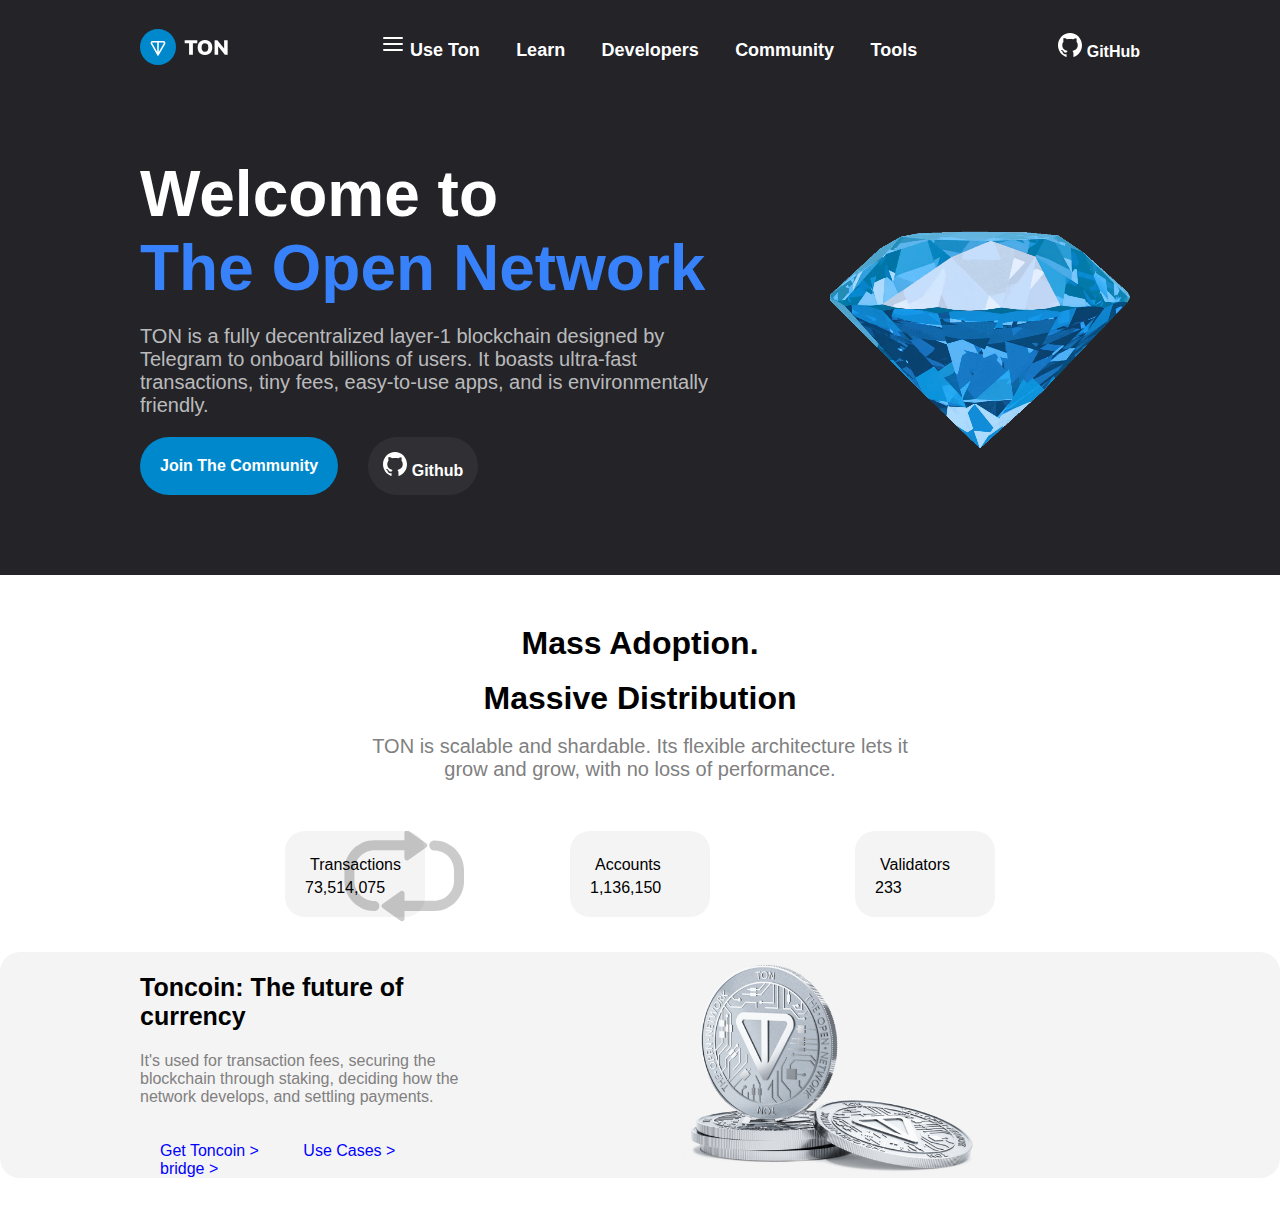
==== index.html @ 48e69d24 "start our new project" ====
<html lang="en">

<head>
    <link href="styles.css" rel="stylesheet">
    <meta charset="UTF-8">
    <meta http-equiv="X-UA-Compatible" content="IE=edge">
    <meta name="viewport" content="width=device-width, initial-scale=1.0">
    <title>Sahar Ayaz</title>
    <meta class="Description" content="Join The Open Auction!" />
</head>

<body>
    <section class="top">
        <nav id="nav">
            <div class="logo">
                <a href="https://ton.org/" target="_blank">
                    <svg width="100" height="40" viewBox="0 0 100 40" fill="none" xmlns="http://www.w3.org/2000/svg">
                        <path
                            d="M49.078 27.714V16.276h-4.402v-3.065h12.61v3.065h-4.402v11.438h-3.806zm8.572-7.262c0-1.509.295-2.819.885-3.93a6.277 6.277 0 0 1 2.53-2.612c1.097-.617 2.393-.926 3.888-.926 1.508 0 2.811.309 3.909.926a6.284 6.284 0 0 1 2.53 2.613c.603 1.11.905 2.42.905 3.929 0 1.495-.302 2.804-.905 3.929a6.416 6.416 0 0 1-2.53 2.633c-1.097.617-2.4.926-3.909.926-1.495 0-2.791-.309-3.888-.926a6.582 6.582 0 0 1-2.53-2.633c-.59-1.125-.885-2.434-.885-3.93zm3.97 0c0 .905.124 1.68.371 2.324.247.645.61 1.139 1.09 1.482.494.342 1.117.514 1.872.514 1.125 0 1.968-.377 2.53-1.132.562-.768.844-1.83.844-3.188 0-.905-.123-1.68-.37-2.325-.247-.644-.624-1.131-1.132-1.46-.493-.343-1.118-.515-1.872-.515-1.125 0-1.961.377-2.51 1.132-.548.74-.822 1.796-.822 3.168zm12.954 7.262V13.21h2.798l7.344 9.113h-.597v-9.113h3.518v14.503H84.84L77.537 18.6h.596v9.113h-3.559z"
                            fill="currentColor"></path>
                        <path d="M18 38c9.941 0 18-8.059 18-18S27.941 2 18 2 0 10.059 0 20s8.059 18 18 18z" fill="#08C">
                        </path>
                        <path fill-rule="evenodd" clip-rule="evenodd"
                            d="M12.992 13.895h10.096c.357 0 .714.052 1.087.226.447.208.684.537.85.78a2.265 2.265 0 0 1 .332 1.185c0 .384-.09.802-.295 1.166l-.006.01-6.379 10.957a.783.783 0 0 1-1.355-.005L11.06 17.28l-.006-.01c-.143-.235-.364-.6-.403-1.072a2.136 2.136 0 0 1 1.219-2.105c.423-.198.851-.2 1.121-.2zm4.226 1.565h-4.226c-.277 0-.384.017-.458.052a.56.56 0 0 0-.322.56c.005.066.032.142.192.406a.913.913 0 0 1 .01.016l4.804 8.39V15.46zm1.566 0v9.465l4.915-8.444a.856.856 0 0 0 .093-.395.696.696 0 0 0-.08-.334 1.264 1.264 0 0 0-.125-.16.23.23 0 0 0-.073-.053.936.936 0 0 0-.426-.08h-4.304z"
                            fill="#fff"></path>
                    </svg>
                </a>
            </div>
                <div class="nav-buttons">
                    <div class="hamburger">
                        <img src="./menu.svg"/>
                        <a href="#">
                            Use Ton
                        </a>
                    </div>
                    <div>
                        <a href="#">
                            Learn
                        </a>
                    </div>
                    <div>
                        <a href="#">
                            Developers
                        </a>
                    </div>
                    <div>
                        <a href="#">
                            Community
                        </a>
                    </div>
                    <div>
                        <a href="#">
                            Tools
                        </a>
                    </div>
                </div>
                <div class="git">
                    <a href="https://github.com/ton-blockchain" class="github" target="_blank">
                        <svg width="24" height="24" viewBox="0 0 24 24" fill="none" xmlns="http://www.w3.org/2000/svg">
                            <path
                                d="M12.001 0C5.371-.003 0 5.511 0 12.317c0 5.381 3.36 9.956 8.038 11.636.63.163.534-.297.534-.611v-2.135c-3.638.438-3.786-2.035-4.03-2.448-.493-.865-1.66-1.085-1.311-1.498.828-.438 1.673.11 2.652 1.594.708 1.077 2.088.895 2.788.716.153-.647.48-1.225.93-1.674-3.77-.694-5.34-3.057-5.34-5.867 0-1.363.437-2.616 1.295-3.627-.547-1.666.05-3.093.131-3.305 1.558-.143 3.177 1.146 3.303 1.248.885-.245 1.896-.375 3.027-.375 1.137 0 2.15.135 3.044.383.303-.237 1.804-1.344 3.252-1.21.078.213.662 1.607.148 3.25.868 1.014 1.31 2.278 1.31 3.645 0 2.814-1.581 5.18-5.362 5.863.324.327.581.717.756 1.148.176.43.266.892.266 1.358v3.099c.021.248 0 .493.402.493C20.58 22.356 24 17.748 24 12.32 24 5.51 18.627 0 12.001 0z"
                                fill="currentColor"></path>
                        </svg>
                        GitHub
                    </a>
                </div>
        </nav>
        <main>
            <section id="section1">
                <div class="text1">
                    <h1 id="first-h1">Welcome to</h1> <br />
                    <h1 class="second-h1">
                        <!-- <gradient class="gradient-text">The Open Network </gradient> -->
                        The Open Network
                    </h1><br />
                    <p class="paragraph1">TON is a fully decentralized layer-1 blockchain designed by Telegram to
                        onboard billions of
                        users. It
                        boasts
                        ultra-fast transactions, tiny fees, easy-to-use apps, and is environmentally friendly.
                    </p>
                    <div class="main-buttons">
                        <button class="main-botton1">
                            <a href="#">
                                Join The Community
                            </a>
                        </button>
                        <button class="main-button2">
                            <a href="https://github.com/ton-blockchain" class="github" target="_blank">
                                <svg width="24" height="24" viewBox="0 0 24 24" fill="none"
                                    xmlns="http://www.w3.org/2000/svg">
                                    <path
                                        d="M12.001 0C5.371-.003 0 5.511 0 12.317c0 5.381 3.36 9.956 8.038 11.636.63.163.534-.297.534-.611v-2.135c-3.638.438-3.786-2.035-4.03-2.448-.493-.865-1.66-1.085-1.311-1.498.828-.438 1.673.11 2.652 1.594.708 1.077 2.088.895 2.788.716.153-.647.48-1.225.93-1.674-3.77-.694-5.34-3.057-5.34-5.867 0-1.363.437-2.616 1.295-3.627-.547-1.666.05-3.093.131-3.305 1.558-.143 3.177 1.146 3.303 1.248.885-.245 1.896-.375 3.027-.375 1.137 0 2.15.135 3.044.383.303-.237 1.804-1.344 3.252-1.21.078.213.662 1.607.148 3.25.868 1.014 1.31 2.278 1.31 3.645 0 2.814-1.581 5.18-5.362 5.863.324.327.581.717.756 1.148.176.43.266.892.266 1.358v3.099c.021.248 0 .493.402.493C20.58 22.356 24 17.748 24 12.32 24 5.51 18.627 0 12.001 0z"
                                        fill="currentColor"></path>
                                </svg>
                                Github
                            </a>
                        </button>
                    </div>
                </div>
                <div class="video">
                    <video class="diamond" src="./videos/dimond_1_VP9.29bcaf8e.webm" loop muted autoplay>
                    </video>
                </div>
            </section>
    </section>
    <section class="section2">
        <div class="text2">
            <h2>Mass Adoption.</h2>
            <br />
            <h2>Massive Distribution</h2>
            <br />
            <p>
                TON is scalable and shardable. Its flexible architecture lets it <br />grow and grow, with no loss of
                performance.
            </p>
        </div>
        <div class="numbers">
            <span><img class="trans" src="./icons/transactions.svg"/>
                <h4>Transactions</h4><br />73,514,075
            </span>
            <span>
                <h4>Accounts</h4><br />1,136,150
            </span>
            <span>
                <h4>Validators</h4><br />233
            </span>
        </div>
        <div class="section2-background">
            <div class="toncoins-section">
                <div class="ton-text">
                    <h2>
                        Toncoin: The future of currency
                    </h2>
                    <p>
                        It's used for transaction fees, securing the blockchain through staking, deciding how the
                        network develops, and settling payments.
                    </p>
                    <a href="https://ton.org/toncoin#toncoin-purchase" target="_blank">
                        Get Toncoin >
                    </a>
                    <a href="https://ton.org/toncoin#toncoin-use-cases" target="_blank">
                        Use Cases >
                    </a>
                    <a href="https://ton.org/bridge/" target="_blank">
                        bridge >
                    </a>
                </div>
                <div class="coins">
                    <img class="coin" src="./images/coins.a3b61944.png" />
                </div>
            </div>
        </div>





    </section>


    </main>
</body>

</html>
---- styles.css ----
:root {
    --color-nav-button: #f7f9fb;
}

*,
*::before,
*::after {
    box-sizing: inherit;
}

html {
    box-sizing: border-box;
}

html,
body {
    padding: 0;
    margin: 0;
    font-family: Mulish, -apple-system, BlinkMacSystemFont, Segoe UI, Roboto, Oxygen, Ubuntu, Cantarell, Fira Sans, Droid Sans, Helvetica Neue, sans-serif;
}

section.top {
    background-color: #232328;
}

#nav {
    display: flex;
    margin: auto;
    background-color: #232328;
    position: sticky;
    justify-content: space-between;
    align-items: center;
    width: 100%;
    max-width: 1000px;
    padding-top: 1rem;
}
.hamburger{
    display: none;
}

.nav-buttons a:hover {
    color: var(--color-nav-button);
    transition-property: all;
    transition-duration: 1s;
}

.nav-buttons div {
    display: inline-block;
    font-weight: bold;
    font-size: 18px;
    border-color: #232328;
    color: white;
    padding: 1rem;
    justify-content: space-between;
}

.top a {
    text-decoration: none;
    color: white;
}

.logo {
    align-items: center;
}

.git {
    display: flex;
    align-items: center;
    justify-content: center;
}

.github {
    font-weight: bold;
    font-size: 16px;
justify-content: center;
}

a:visited {
    color: white;
}


#section1 {
    display: flex;
    background-color: #232328;
    width: 100%;
    max-width: 1000px;
}

.text1 {
    position: relative;
    padding-top: 5rem;
    padding-bottom: 5rem;
    width: 60%;
    font-size: 20px;
}

h1 {
    display: inline-flex;
    padding: 0;
    margin: 0;
    font-weight: bold;
    font-size: 4rem;
   
}

#first-h1 {
    color: white;
}

.second-h1 {
    color: rgb(55, 130, 250);
    /*background-image:gradient;
    background-clip: text;
    text-fill-color: transparent;
    background-color:-webkit-linear-gradient(red,white);
    -webkit-background-clip: text;
    -webkit-text-fill-color:blue;
    */
}

/*
.gradient-text {
    background-image: linear-gradient(45deg, #0040ff, #82b9f8);
    background-color: #f3ec78;
    background-image: linear-gradient(45deg, #0040ff, #82b9f8));
    background-size: 100%;
    -webkit-background-clip: text;
    -moz-background-clip: text;
    -webkit-text-fill-color: transparent; 
    -moz-text-fill-color: transparent;
}
*/
.paragraph1 {
    color: hsla(0,0%,100%,0.7);

}

.video {
    position: relative;
    display: flex;
    width: 40%;
    align-content: center;
    justify-content: end;
}

.diamond {
    width: 80%;
    display: flex;
    align-items: center;

}

.main-buttons{
    display: flex;
    align-items: center;
    justify-content:start;
}

.main-botton1{
    display: inline-block;
    align-items: center;
    background-color: #08c;
    border-radius: 40px;
    padding: 20px;
    border-width: 0;
    border-style: none;
    border-color: none;
    border-image: none;
    font-size: 1rem;
    font-weight: 700;
}
.main-button2{
    display: flex;
    align-items:center ;
    margin-left: 5%;
    background-color:hsla(0,0%,100%,0.06);
    border-radius: 40px;
    padding: 15px;
    border-width: 0;
    border-style: none;
    border-color: none;
    border-image: none;
    font-size: 1rem;
    font-weight: 700;
}

.section2 {
    margin-top: 50px;
    margin-bottom: 50px;
}

.text2 {
    margin-bottom: 50px;
    padding: 0;
}

.text2 h2 {
    display: flex;
    justify-content: center;
    padding: 0;
    margin: 0;
    font-size: xx-large;
}

.text2 p {
    display: flex;
    justify-content: center;
    margin: 0;
    margin-bottom: 30px;
    padding: 0;
    text-align: center;
    font-size: 20px;
    color: grey;
}

.numbers {
    display: flex;
    position: relative;
    margin: auto;
    justify-content: space-evenly;
    align-items: center;
    width: 100%;
    max-width: 1000px;
    overflow: hidden;
}

.trans{
    position: absolute ;
    transform: translate(30%,-30%);
    opacity: 0.2;

}

.numbers h4 {
    padding: 5px;
    margin: 0;
    font-size: 1rem;
    font-weight: 100;
    width: 100px;
    height: 5px;
    text-align: start;
}

span {
    background-color: #F5F4F4;
    padding: 20px;
    border-radius: 20px;
    margin-bottom: 35px;
}

.section2-background {
    background-color: #F5F4F4;
    padding-left: 15px;
    padding-right: 15px;
    border-radius: 20px;
}

.toncoins-section {
    display: flex;
    margin: auto;
    justify-content: space-evenly;
    align-items: center;
    width: 100%;
    max-width: 1000px;
    border-radius: 10%;
}

.ton-text {
    width: 50%;
}

.coin {
    display: flex;
    width: 50%;
}

.coins {
    display: flex;
    justify-content: space-around;
    width: 100%;
}

.ton-text a {
    text-decoration: none;
    color: blue;
    padding: 20px;

}

.ton-text p {
    padding-bottom: 20px;
    color: gray;
}

.ton-text h2 {
    font-size: 25px;
    font-weight: bold;
}

@media screen and (max-width:550px) {
   .hamburger {display:block} 
}







main {
    display: flex;
    margin: auto;
    max-width: 1000px;
    width: 100%;
}
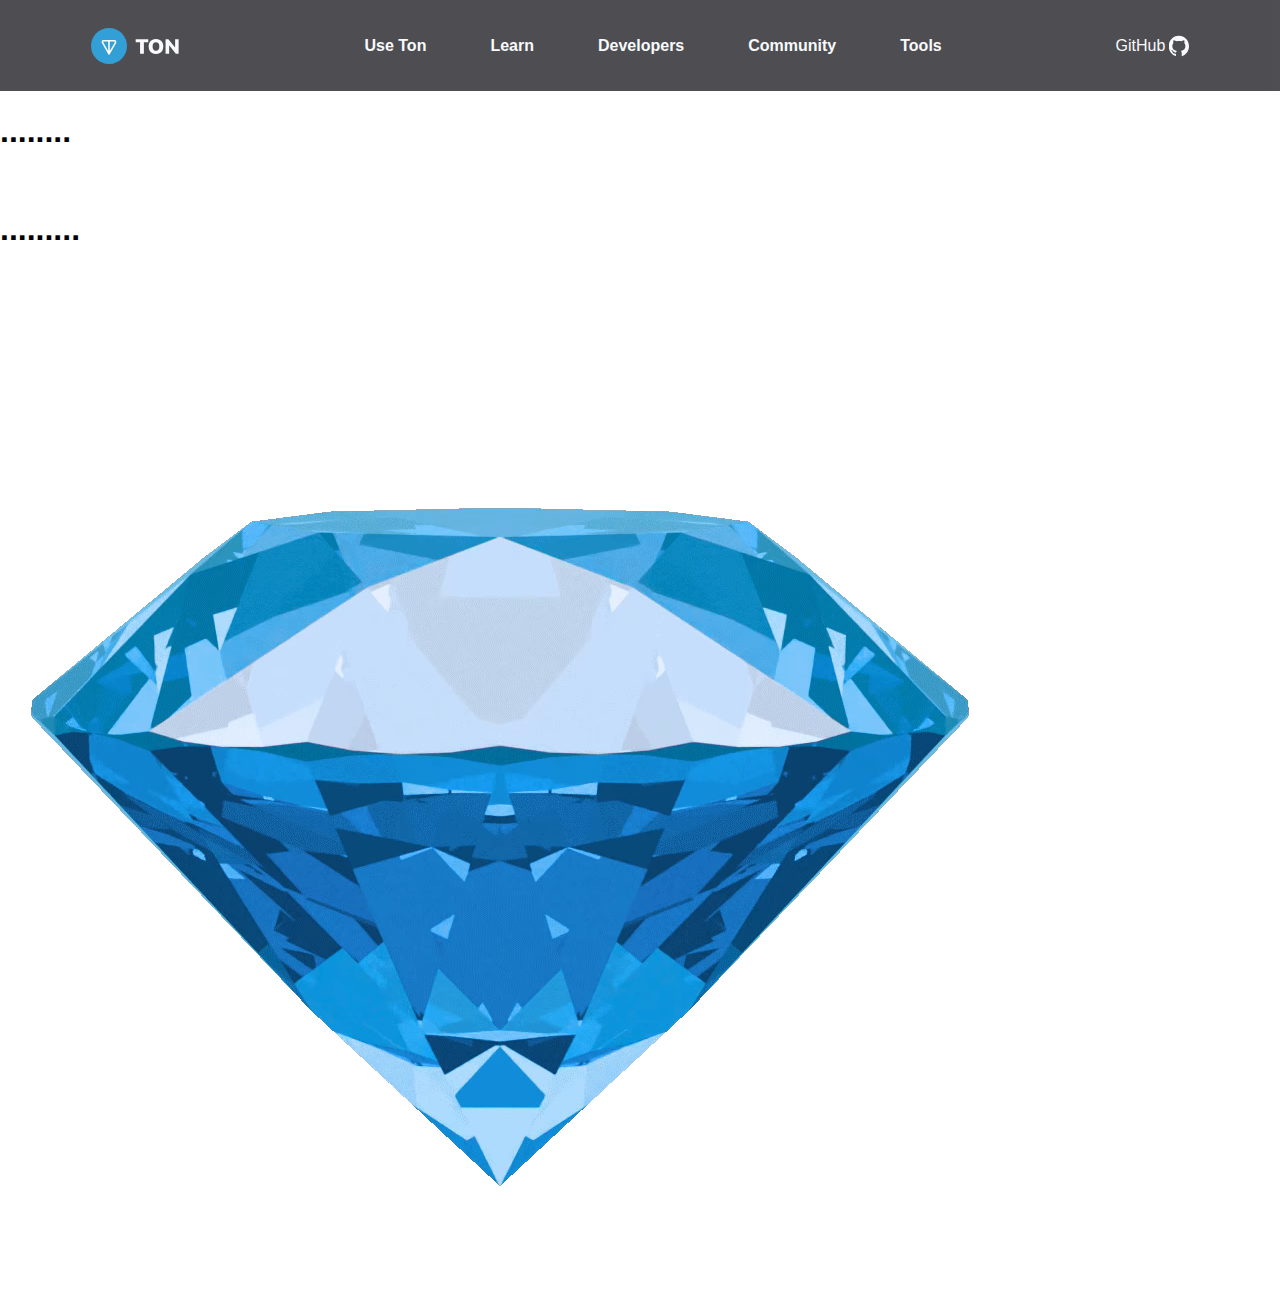
==== commit f5c9ce18: "first Edit" ====
--- a/index.html
+++ b/index.html
@@ -1,17 +1,17 @@
 <html lang="en">
 
 <head>
-    <link href="styles.css" rel="stylesheet">
     <meta charset="UTF-8">
     <meta http-equiv="X-UA-Compatible" content="IE=edge">
     <meta name="viewport" content="width=device-width, initial-scale=1.0">
     <title>Sahar Ayaz</title>
-    <meta class="Description" content="Join The Open Auction!" />
+    <link href="style.css" rel="stylesheet">
+
 </head>
 
 <body>
-    <section class="top">
-        <nav id="nav">
+    <section class="section-nav nav">
+        <nav class="navigator">
             <div class="logo">
                 <a href="https://ton.org/" target="_blank">
                     <svg width="100" height="40" viewBox="0 0 100 40" fill="none" xmlns="http://www.w3.org/2000/svg">
@@ -26,140 +26,69 @@
                     </svg>
                 </a>
             </div>
-                <div class="nav-buttons">
-                    <div class="hamburger">
-                        <img src="./menu.svg"/>
-                        <a href="#">
-                            Use Ton
-                        </a>
-                    </div>
-                    <div>
-                        <a href="#">
-                            Learn
-                        </a>
-                    </div>
-                    <div>
-                        <a href="#">
-                            Developers
-                        </a>
-                    </div>
-                    <div>
-                        <a href="#">
-                            Community
-                        </a>
-                    </div>
-                    <div>
-                        <a href="#">
-                            Tools
-                        </a>
-                    </div>
+            <div class="links">
+                <div class="hamburger">
+                    <img src="./menu.svg" />
                 </div>
-                <div class="git">
-                    <a href="https://github.com/ton-blockchain" class="github" target="_blank">
-                        <svg width="24" height="24" viewBox="0 0 24 24" fill="none" xmlns="http://www.w3.org/2000/svg">
-                            <path
-                                d="M12.001 0C5.371-.003 0 5.511 0 12.317c0 5.381 3.36 9.956 8.038 11.636.63.163.534-.297.534-.611v-2.135c-3.638.438-3.786-2.035-4.03-2.448-.493-.865-1.66-1.085-1.311-1.498.828-.438 1.673.11 2.652 1.594.708 1.077 2.088.895 2.788.716.153-.647.48-1.225.93-1.674-3.77-.694-5.34-3.057-5.34-5.867 0-1.363.437-2.616 1.295-3.627-.547-1.666.05-3.093.131-3.305 1.558-.143 3.177 1.146 3.303 1.248.885-.245 1.896-.375 3.027-.375 1.137 0 2.15.135 3.044.383.303-.237 1.804-1.344 3.252-1.21.078.213.662 1.607.148 3.25.868 1.014 1.31 2.278 1.31 3.645 0 2.814-1.581 5.18-5.362 5.863.324.327.581.717.756 1.148.176.43.266.892.266 1.358v3.099c.021.248 0 .493.402.493C20.58 22.356 24 17.748 24 12.32 24 5.51 18.627 0 12.001 0z"
-                                fill="currentColor"></path>
-                        </svg>
-                        GitHub
+                <div>
+                    <a href="#">
+                        Use Ton
                     </a>
                 </div>
-        </nav>
-        <main>
-            <section id="section1">
-                <div class="text1">
-                    <h1 id="first-h1">Welcome to</h1> <br />
-                    <h1 class="second-h1">
-                        <!-- <gradient class="gradient-text">The Open Network </gradient> -->
-                        The Open Network
-                    </h1><br />
-                    <p class="paragraph1">TON is a fully decentralized layer-1 blockchain designed by Telegram to
-                        onboard billions of
-                        users. It
-                        boasts
-                        ultra-fast transactions, tiny fees, easy-to-use apps, and is environmentally friendly.
-                    </p>
-                    <div class="main-buttons">
-                        <button class="main-botton1">
-                            <a href="#">
-                                Join The Community
-                            </a>
-                        </button>
-                        <button class="main-button2">
-                            <a href="https://github.com/ton-blockchain" class="github" target="_blank">
-                                <svg width="24" height="24" viewBox="0 0 24 24" fill="none"
-                                    xmlns="http://www.w3.org/2000/svg">
-                                    <path
-                                        d="M12.001 0C5.371-.003 0 5.511 0 12.317c0 5.381 3.36 9.956 8.038 11.636.63.163.534-.297.534-.611v-2.135c-3.638.438-3.786-2.035-4.03-2.448-.493-.865-1.66-1.085-1.311-1.498.828-.438 1.673.11 2.652 1.594.708 1.077 2.088.895 2.788.716.153-.647.48-1.225.93-1.674-3.77-.694-5.34-3.057-5.34-5.867 0-1.363.437-2.616 1.295-3.627-.547-1.666.05-3.093.131-3.305 1.558-.143 3.177 1.146 3.303 1.248.885-.245 1.896-.375 3.027-.375 1.137 0 2.15.135 3.044.383.303-.237 1.804-1.344 3.252-1.21.078.213.662 1.607.148 3.25.868 1.014 1.31 2.278 1.31 3.645 0 2.814-1.581 5.18-5.362 5.863.324.327.581.717.756 1.148.176.43.266.892.266 1.358v3.099c.021.248 0 .493.402.493C20.58 22.356 24 17.748 24 12.32 24 5.51 18.627 0 12.001 0z"
-                                        fill="currentColor"></path>
-                                </svg>
-                                Github
-                            </a>
-                        </button>
-                    </div>
-                </div>
-                <div class="video">
-                    <video class="diamond" src="./videos/dimond_1_VP9.29bcaf8e.webm" loop muted autoplay>
-                    </video>
-                </div>
-            </section>
-    </section>
-    <section class="section2">
-        <div class="text2">
-            <h2>Mass Adoption.</h2>
-            <br />
-            <h2>Massive Distribution</h2>
-            <br />
-            <p>
-                TON is scalable and shardable. Its flexible architecture lets it <br />grow and grow, with no loss of
-                performance.
-            </p>
-        </div>
-        <div class="numbers">
-            <span><img class="trans" src="./icons/transactions.svg"/>
-                <h4>Transactions</h4><br />73,514,075
-            </span>
-            <span>
-                <h4>Accounts</h4><br />1,136,150
-            </span>
-            <span>
-                <h4>Validators</h4><br />233
-            </span>
-        </div>
-        <div class="section2-background">
-            <div class="toncoins-section">
-                <div class="ton-text">
-                    <h2>
-                        Toncoin: The future of currency
-                    </h2>
-                    <p>
-                        It's used for transaction fees, securing the blockchain through staking, deciding how the
-                        network develops, and settling payments.
-                    </p>
-                    <a href="https://ton.org/toncoin#toncoin-purchase" target="_blank">
-                        Get Toncoin >
-                    </a>
-                    <a href="https://ton.org/toncoin#toncoin-use-cases" target="_blank">
-                        Use Cases >
-                    </a>
-                    <a href="https://ton.org/bridge/" target="_blank">
-                        bridge >
+                <div>
+                    <a href="#">
+                        Learn
                     </a>
                 </div>
-                <div class="coins">
-                    <img class="coin" src="./images/coins.a3b61944.png" />
+                <div>
+                    <a href="#">
+                        Developers
+                    </a>
+                </div>
+                <div>
+                    <a href="#">
+                        Community
+                    </a>
+                </div>
+                <div>
+                    <a href="#">
+                        Tools
+                    </a>
                 </div>
             </div>
-        </div>
+            <div class="github">
+                <a href="https://github.com/ton-blockchain" target="_blank">
+                    GitHub
+                </a>
+                <svg width="24" height="24" viewBox="0 0 24 24" fill="none" xmlns="http://www.w3.org/2000/svg">
+                    <path
+                        d="M12.001 0C5.371-.003 0 5.511 0 12.317c0 5.381 3.36 9.956 8.038 11.636.63.163.534-.297.534-.611v-2.135c-3.638.438-3.786-2.035-4.03-2.448-.493-.865-1.66-1.085-1.311-1.498.828-.438 1.673.11 2.652 1.594.708 1.077 2.088.895 2.788.716.153-.647.48-1.225.93-1.674-3.77-.694-5.34-3.057-5.34-5.867 0-1.363.437-2.616 1.295-3.627-.547-1.666.05-3.093.131-3.305 1.558-.143 3.177 1.146 3.303 1.248.885-.245 1.896-.375 3.027-.375 1.137 0 2.15.135 3.044.383.303-.237 1.804-1.344 3.252-1.21.078.213.662 1.607.148 3.25.868 1.014 1.31 2.278 1.31 3.645 0 2.814-1.581 5.18-5.362 5.863.324.327.581.717.756 1.148.176.43.266.892.266 1.358v3.099c.021.248 0 .493.402.493C20.58 22.356 24 17.748 24 12.32 24 5.51 18.627 0 12.001 0z"
+                        fill="currentColor"></path>
+                </svg>
+            </div>
+        </nav>
+    </section>
+    <section class="section1">
+        <section class="part1">
+            <div>
+                <h1>........</h1><br />
+                <h1>.........</h1><br />
+                <p>
+
+                </p>
+            </div>
+            <div>
+                <video src="./videos/dimond_1_VP9.29bcaf8e.webm" loop autoplay>
+                </video>
+                <img class="shadow" />
+            </div>
+        </section>
+    </section>
 
 
 
 
 
-    </section>
-
-
-    </main>
 </body>
 
 </html>--- a/style.css
+++ b/style.css
@@ -0,0 +1,61 @@
+*,
+*::after,
+*::before {
+    box-sizing: inherit;
+}
+
+html,
+body {
+    box-sizing: border-box;
+    padding: 0;
+    margin: 0;
+    font-family: Mulish, -apple-system, BlinkMacSystemFont, Segoe UI, Roboto, Oxygen, Ubuntu, Cantarell, Fira Sans, Droid Sans, Helvetica Neue, sans-serif;
+}
+
+.section-nav.nav {
+background-color: #232328;
+opacity: 0.8;
+}
+
+nav {
+    display: flex;
+    justify-content: space-between;
+    align-items: center;
+    margin: auto;
+    max-width: 1150px;
+    width: 100%;
+padding: 2%;
+}
+.logo,.links,.github{
+    display: flex;
+}
+
+.section-nav a {
+    text-decoration: none;
+    color: #f7f9fb;
+}
+.links a{
+    font-weight: bold;
+    padding-left: 2rem;
+    padding-right: 2rem;
+}
+.navigator a:visited{
+    color: none;
+}
+.hamburger{
+    display: none;
+}
+.github{
+    align-items: center;
+    color: #f7f9fb;
+}
+.github svg{
+    padding-left: 5%;
+}
+
+
+@media screen and (max-width:550px) {
+    .hamburger {display:block;} 
+    .links a {display: none;}
+ } 
+    
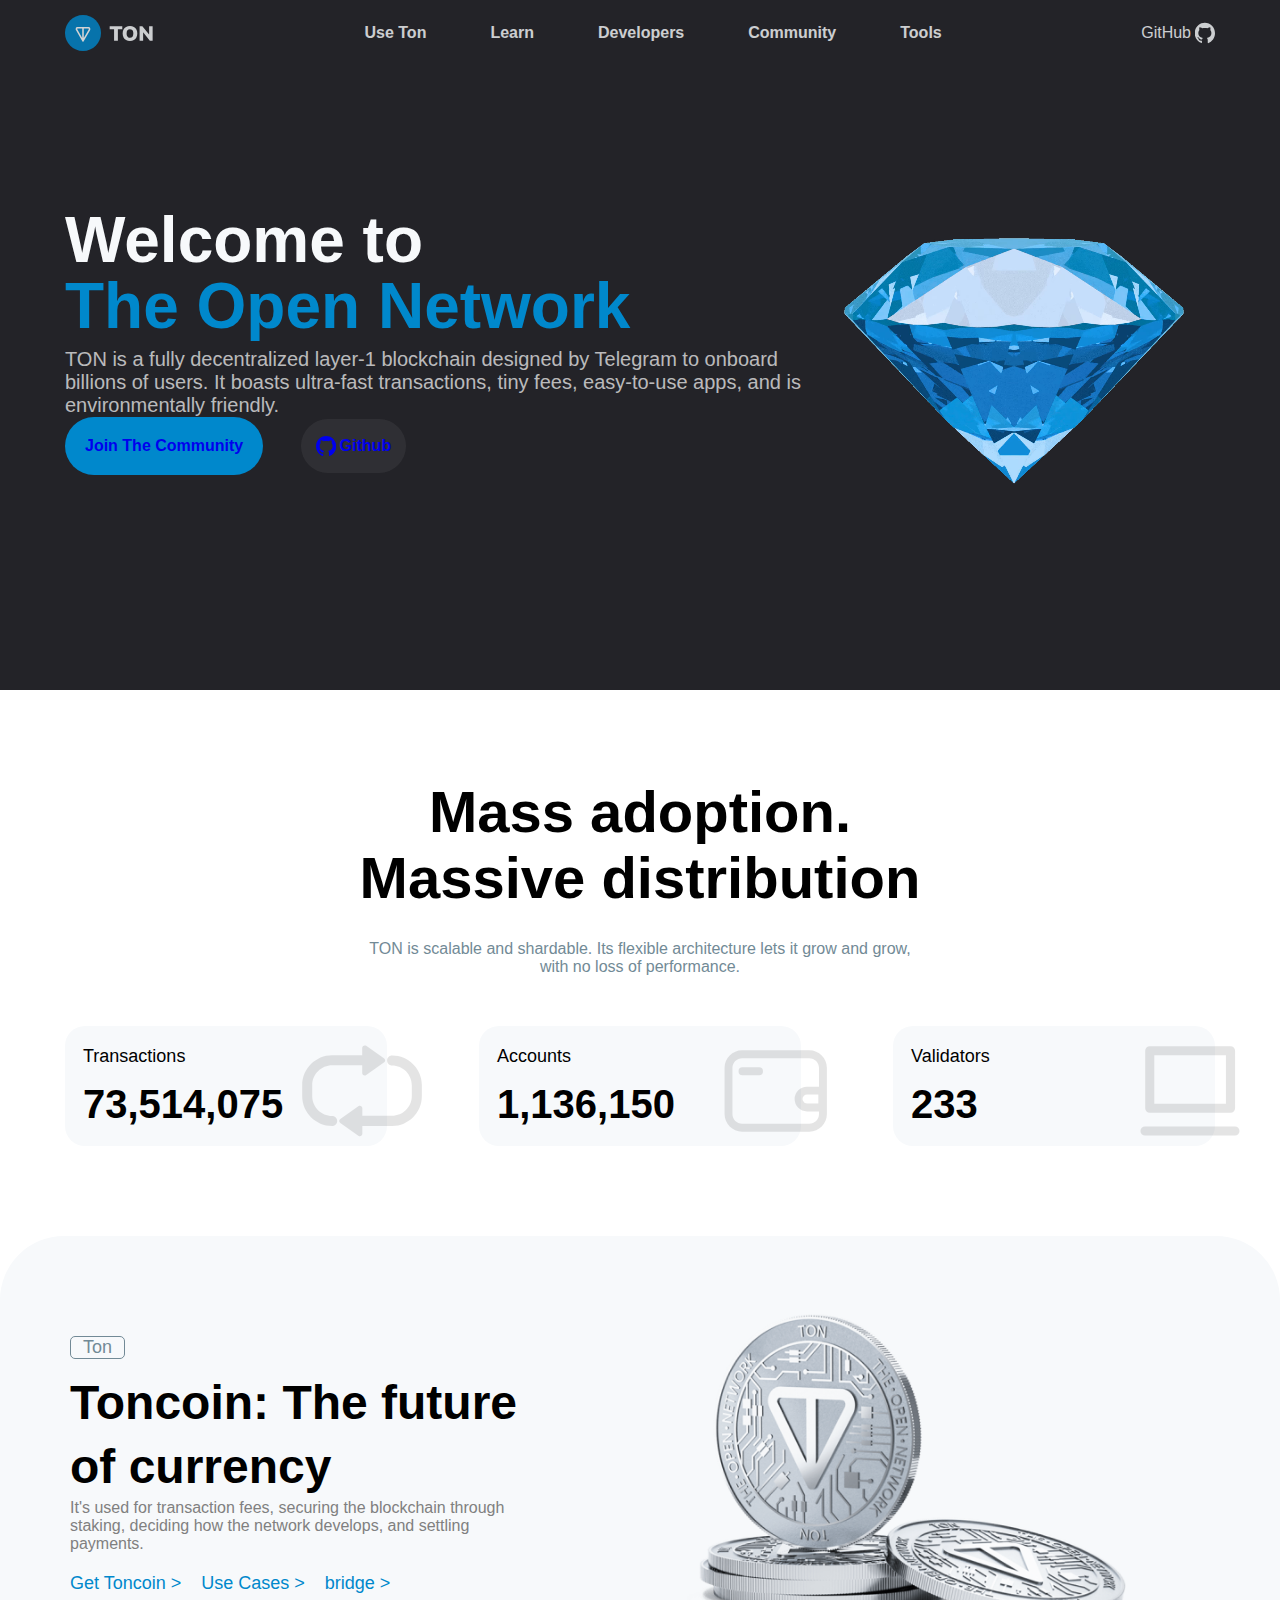
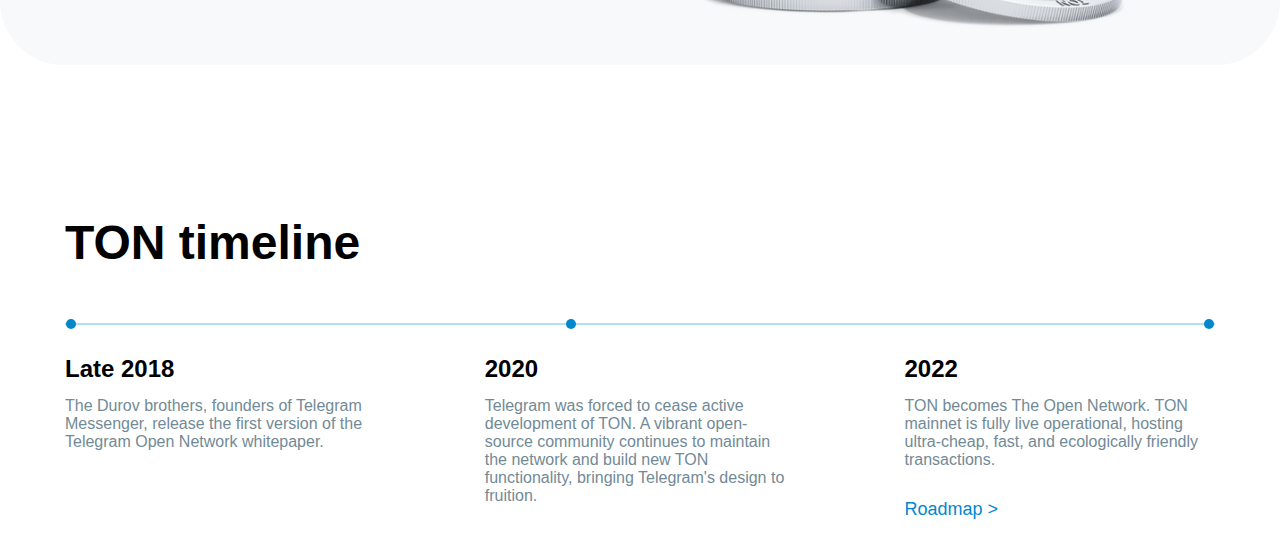
==== commit 6071372c: "second edit" ====
--- a/index.html
+++ b/index.html
@@ -10,7 +10,7 @@
 </head>
 
 <body>
-    <section class="section-nav nav">
+    <div class="section-nav">
         <nav class="navigator">
             <div class="logo">
                 <a href="https://ton.org/" target="_blank">
@@ -67,25 +67,189 @@
                 </svg>
             </div>
         </nav>
-    </section>
+    </div>
     <section class="section1">
         <section class="part1">
-            <div>
-                <h1>........</h1><br />
-                <h1>.........</h1><br />
-                <p>
-
-                </p>
-            </div>
-            <div>
-                <video src="./videos/dimond_1_VP9.29bcaf8e.webm" loop autoplay>
+            <div class="text1">
+                <h1 class="welcome">Welcome to
+
+                </h1><br />
+                <h1 class="network">The Open Network</h1><br />
+                <p class="paragragh1">
+                    TON is a fully decentralized layer-1 blockchain designed by Telegram to
+                    onboard billions of
+                    users. It
+                    boasts
+                    ultra-fast transactions, tiny fees, easy-to-use apps, and is environmentally friendly.
+                </p>
+                <div class="main-buttons">
+                    <a class="main-botton1" href="#">
+                        Join The Community
+                    </a>
+                    <a class="main-button2" href="https://github.com/ton-blockchain" class="github" target="_blank">
+                        <svg width="24" height="24" viewBox="0 0 24 24" fill="none" xmlns="http://www.w3.org/2000/svg">
+                            <path
+                                d="M12.001 0C5.371-.003 0 5.511 0 12.317c0 5.381 3.36 9.956 8.038 11.636.63.163.534-.297.534-.611v-2.135c-3.638.438-3.786-2.035-4.03-2.448-.493-.865-1.66-1.085-1.311-1.498.828-.438 1.673.11 2.652 1.594.708 1.077 2.088.895 2.788.716.153-.647.48-1.225.93-1.674-3.77-.694-5.34-3.057-5.34-5.867 0-1.363.437-2.616 1.295-3.627-.547-1.666.05-3.093.131-3.305 1.558-.143 3.177 1.146 3.303 1.248.885-.245 1.896-.375 3.027-.375 1.137 0 2.15.135 3.044.383.303-.237 1.804-1.344 3.252-1.21.078.213.662 1.607.148 3.25.868 1.014 1.31 2.278 1.31 3.645 0 2.814-1.581 5.18-5.362 5.863.324.327.581.717.756 1.148.176.43.266.892.266 1.358v3.099c.021.248 0 .493.402.493C20.58 22.356 24 17.748 24 12.32 24 5.51 18.627 0 12.001 0z"
+                                fill="currentColor"></path>
+                        </svg>
+                        Github
+                    </a>
+                </div>
+            </div>
+            <div class="video">
+                <video class="diamond" src="./videos/dimond_1_VP9.29bcaf8e.webm" loop autoplay>
                 </video>
                 <img class="shadow" />
             </div>
         </section>
     </section>
-
-
+    <section class="section2">
+        <div class="text2">
+            <h2>Mass adoption.</h2>
+            <br />
+            <h2>Massive distribution</h2>
+            <br />
+            <p>
+                TON is scalable and shardable. Its flexible architecture lets it grow and grow,<br /> with no loss of
+                performance.
+            </p>
+        </div>
+        <div class="counters">
+            <div class="trans">
+                <h4>Transactions</h4>
+                <br />
+                <h3>73,514,075</h3>
+                <svg class="img-trans" width="124" height="124" viewBox="0 0 124 124" fill="none"
+                    xmlns="http://www.w3.org/2000/svg">
+                    <path
+                        d="M84.2 29.742l-18-12.75c-1.75-1-4 0-4 2v7.5h-30c-16.5 0-30 13.5-30 30v10.75c0 16.5 13.5 30 30 30 2.75 0 5-2.25 5-5s-2.25-5-5-5c-11 0-20-9-20-20v-10.75c0-11 9-20 20-20h30v7.75c0 2 2.25 3.25 4 2l18-12.75c1.25-.75 1.25-2.75 0-3.75z"
+                        fill="currentColor"></path>
+                    <path
+                        d="M92.075 26.6c-2.75 0-5 2.25-5 5s2.25 5 5 5c11 0 19.75 9 19.75 19.75V67.1c0 11-9 19.75-19.75 19.75h-29.75v-7.5c0-2-2.25-3.25-4-2l-18 12.75c-1.5 1-1.5 3 0 4l18 12.75c1.75 1.25 4 0 4-2V97.1h29.75c16.5 0 29.75-13.5 29.75-29.75V56.6c.25-16.5-13.25-30-29.75-30z"
+                        fill="currentColor"></path>
+                </svg>
+            </div>
+            <div class="accounts">
+                <h4>Accounts</h4>
+                <br />
+                <h3>1,136,150</h3>
+                <svg class="img-accounts" width="124" height="124" viewBox="0 0 124 124" fill="none"
+                    xmlns="http://www.w3.org/2000/svg">
+                    <path fill-rule="evenodd" clip-rule="evenodd"
+                        d="M18.426 39.197c0-5.396 4.375-9.771 9.771-9.771h67.069c5.396 0 9.771 4.375 9.771 9.771v18.658h-11.94a12.369 12.369 0 1 0 0 24.737h11.94v2.656c0 5.396-4.375 9.77-9.771 9.77H28.197c-5.396 0-9.771-4.374-9.771-9.77V39.197zm9.771-17.623c-9.733 0-17.623 7.89-17.623 17.623v46.05c0 9.734 7.89 17.624 17.623 17.624h67.069c9.733 0 17.623-7.89 17.623-17.623V39.197c0-9.733-7.89-17.623-17.623-17.623H28.197zM89.904 67.03a4.516 4.516 0 0 1 3.194-1.323h11.247v9.033H93.098a4.516 4.516 0 0 1-3.194-7.71z"
+                        fill="currentColor"></path>
+                    <path fill-rule="evenodd" clip-rule="evenodd"
+                        d="M24.55 42.417a3.926 3.926 0 0 1 3.925-3.926h16.59a3.926 3.926 0 0 1 0 7.852h-16.59a3.926 3.926 0 0 1-3.926-3.926z"
+                        fill="currentColor"></path>
+                </svg>
+            </div>
+            <div class="validators">
+                <h4>Validators</h4>
+                <br />
+                <h3>233</h3>
+                <svg class="img-validators" width="124" height="124" viewBox="0 0 124 124" fill="none"
+                    xmlns="http://www.w3.org/2000/svg">
+                    <path fill-rule="evenodd" clip-rule="evenodd"
+                        d="M17.21 22a4.542 4.542 0 0 1 4.542-4.541h80.75A4.542 4.542 0 0 1 107.044 22v57.5a4.542 4.542 0 0 1-4.542 4.542h-80.75A4.542 4.542 0 0 1 17.21 79.5V22zm9.084 4.542v48.416H97.96V26.543H26.294zM12.459 102.25A4.542 4.542 0 0 1 17 97.709h90a4.542 4.542 0 0 1 0 9.083H17a4.542 4.542 0 0 1-4.541-4.542z"
+                        fill="currentColor"></path>
+                </svg>
+            </div>
+        </div>
+        <div class="section2-background">
+            <div class="toncoins-section">
+                <div class="ton-text">
+                    <div class="inner-ton">
+                        Ton
+                    </div>
+                    <h2>
+                        Toncoin: The future of currency
+                    </h2>
+                    <p>
+                        It's used for transaction fees, securing the blockchain through staking, deciding how the
+                        network develops, and settling payments.
+                    </p>
+                    <a href="https://ton.org/toncoin#toncoin-purchase" target="_blank">
+                        Get Toncoin >
+                    </a>
+                    <a href="https://ton.org/toncoin#toncoin-use-cases" target="_blank">
+                        Use Cases >
+                    </a>
+                    <a href="https://ton.org/bridge/" target="_blank">
+                        bridge >
+                    </a>
+                </div>
+                <div class="coins">
+                    <img class="coin" src="./images/coins.a3b61944.png" />
+                </div>
+            </div>
+        </div>
+    </section>
+    <section class="section3">
+        <div>
+            <h1>TON timeline</h1>
+        </div>
+        <div class="line">
+            <div class="circle1">
+
+            </div>
+            <div class="circle2">
+                
+            </div>
+            <div class="circle3">
+                
+            </div>
+        </div>
+        <div class="dates">
+            <div>
+                <h2 class="late2018">
+                    Late 2018
+                </h2>
+                <p>
+                    The Durov brothers, founders of Telegram Messenger, release the first version of the Telegram Open
+                    Network whitepaper.
+                </p>
+            </div>
+            <div>
+                <h2 class="year2020">
+                    2020
+                </h2>
+                <p>
+                    Telegram was forced to cease active development of TON. A vibrant open-source community continues to
+                    maintain the network and build new TON functionality, bringing Telegram's design to fruition.
+                </p>
+            </div>
+            <div>
+                <h2 class="year2022">
+                    2022
+                </h2>
+                <p>
+                    TON becomes The Open Network. TON mainnet is fully live operational, hosting ultra-cheap, fast, and
+                    ecologically friendly transactions.
+                </p>
+                <a href="#" target="_blank">
+                    Roadmap >
+                </a>
+            </div>
+        </div>
+
+
+
+
+
+
+
+
+
+
+
+
+
+
+
+
+
+
+    </section>
 
 
 
--- a/style.css
+++ b/style.css
@@ -4,6 +4,14 @@
     box-sizing: inherit;
 }
 
+:root {
+    --color-nav-button: #f7f9fb;
+    --color-background: #232328;
+    --color-network: #08c;
+    --color-text: hsla(0, 0%, 100%, 0.7);
+    --color-botton2: hsla(0, 0%, 100%, 0.06);
+}
+
 html,
 body {
     box-sizing: border-box;
@@ -12,50 +20,421 @@
     font-family: Mulish, -apple-system, BlinkMacSystemFont, Segoe UI, Roboto, Oxygen, Ubuntu, Cantarell, Fira Sans, Droid Sans, Helvetica Neue, sans-serif;
 }
 
-.section-nav.nav {
-background-color: #232328;
-opacity: 0.8;
-}
-
-nav {
+a {
+    text-decoration: none;
+}
+
+.section-nav {
+    background-color: var(--color-background);
+    width: 100%;
+    max-width: 1150px;
+    margin: auto;
+    position: relative;
+}
+
+.navigator {
+    position: fixed;
     display: flex;
     justify-content: space-between;
     align-items: center;
+    background-color: var(--color-background);
+    padding: 1% 0;
+    opacity: 0.8;
+    width: 100%;
     margin: auto;
     max-width: 1150px;
-    width: 100%;
-padding: 2%;
-}
-.logo,.links,.github{
+    z-index: 10;
+}
+
+.logo,
+.links,
+.github {
     display: flex;
 }
 
 .section-nav a {
     text-decoration: none;
-    color: #f7f9fb;
-}
-.links a{
+    color: var(--color-nav-button);
+}
+
+.links a {
     font-weight: bold;
     padding-left: 2rem;
     padding-right: 2rem;
 }
-.navigator a:visited{
+
+.navigator a:visited {
     color: none;
 }
-.hamburger{
+
+.hamburger {
     display: none;
 }
-.github{
-    align-items: center;
-    color: #f7f9fb;
-}
-.github svg{
+
+.github {
+    align-items: center;
+    color: var(--color-nav-button);
+}
+
+.github svg {
     padding-left: 5%;
 }
 
+.section1 {
+    background-color: var(--color-background);
+    padding: 100px 0;
+}
+
+.part1 {
+    display: flex;
+    align-items: center;
+    max-width: 1150px;
+    width: 100%;
+    margin: auto;
+    padding: 5% 0;
+    justify-items: flex-end;
+}
+
+.text1 {
+    width: 65%;
+}
+
+.welcome,
+.network {
+    display: flex;
+    line-height: 48px;
+    padding: 0;
+    margin: 0;
+    font-size: 64px;
+}
+
+.welcome {
+    color: var(--color-nav-button);
+}
+
+.network {
+    color: var(--color-network);
+}
+
+.paragragh1 {
+    color: var(--color-text);
+    font-size: 20px;
+    text-justify: center;
+}
+
+.main-buttons a:visited {
+    color: var(--color-nav-button);
+}
+
+.main-buttons {
+    display: flex;
+    align-items: center;
+    justify-content: start;
+}
+
+.main-botton1 {
+    display: inline-block;
+    flex-wrap: nowrap;
+    align-items: center;
+    background-color: var(--color-network);
+    border-radius: 40px;
+    padding: 20px;
+    border-width: 0;
+    border-style: none;
+    border-color: none;
+    border-image: none;
+    font-size: 1rem;
+    font-weight: 700;
+}
+
+.main-button2 {
+    display: flex;
+    align-items: center;
+    margin-left: 5%;
+    background-color: var(--color-botton2);
+    border-radius: 40px;
+    padding: 15px;
+    border-width: 0;
+    border-style: none;
+    border-color: none;
+    border-image: none;
+    font-size: 1rem;
+    font-weight: 700;
+}
+
+.main-button2 svg {
+    padding-right: 5%;
+}
+
+.video {
+    display: flex;
+    width: 35%;
+    justify-content: center;
+    align-items: center;
+}
+
+.diamond {
+    width: 90%;
+}
+
+
+.section2 {
+    margin-top: 50px;
+    margin-bottom: 50px;
+    padding: 48px 0;
+}
+
+.text2 {
+    margin-bottom: 50px;
+    padding: 0;
+}
+
+.text2 h2 {
+    display: flex;
+    justify-content: center;
+    margin: 0;
+    line-height: 48px;
+    font-size: 58px;
+}
+
+.text2 p {
+    display: flex;
+    justify-content: center;
+    margin: 0;
+    margin-bottom: 30px;
+    padding-top: 20px;
+    text-align: center;
+    font-size: 16px;
+    color: #728a96;
+    text-justify: center;
+}
+
+.counters {
+    display: flex;
+    margin: auto;
+    justify-content: space-between;
+    align-items: center;
+    width: 100%;
+    max-width: 1150px;
+    line-height: 24px;
+    padding-bottom: 7%;
+
+}
+
+.counters h4 {
+    padding: 0;
+    margin: 0;
+    font-size: 18px;
+    font-weight: normal;
+
+
+}
+
+.counters h3 {
+    font-size: 40px;
+    margin: 0;
+    padding: 0;
+    padding-bottom: 12px;
+
+}
+
+.trans,
+.Accounts,
+.validators {
+    padding: 18px;
+    background-color: var(--color-nav-button);
+    width: 28%;
+    border-radius: 20px;
+}
+
+.img-trans,
+.img-accounts,
+.img-validators {
+    opacity: 0.1;
+    position: absolute;
+    transform: translate(175%, -80%);
+    overflow: hidden;
+}
+
+.section2-background {
+    background-color: var(--color-nav-button);
+    border-radius: 64px;
+    margin: auto;
+    max-width: max-content;
+    width: 100%;
+    padding: 30px 70px;
+
+}
+
+.inner-ton {
+    height: fit-content;
+    display: inline-block;
+    border: 1px solid #728a96;
+    border-radius: 5px;
+    padding: 0 12px;
+    text-align: center;
+    justify-content: center;
+    align-items: center;
+    color: #728a96;
+    font-size: 18px;
+}
+
+.toncoins-section {
+    display: flex;
+    margin: auto;
+    justify-content: space-evenly;
+    align-items: center;
+    width: 100%;
+    max-width: 1150;
+    padding-top: 30px;
+
+}
+
+.ton-text {
+    width: 70%;
+}
+
+.coins {
+    display: flex;
+    justify-content: space-around;
+    width: 100%;
+}
+
+.coin {
+    display: flex;
+    width: 75%;
+}
+
+
+.ton-text a {
+    text-decoration: none;
+    color: var(--color-network);
+    font-size: 18px;
+    padding-right: 15px;
+
+}
+
+.ton-text p {
+    padding-bottom: 20px;
+    color: gray;
+}
+
+.ton-text h2 {
+    padding: 0;
+    padding-top: 12px;
+    margin: 0;
+    font-size: 48px;
+    line-height: 64px;
+}
+
+.section3{
+    margin: auto;
+    max-width: max-content;
+    width: 100%;
+    max-width: 1150px;
+    padding-top: 36px;
+}
+.section3 h1, p{
+    padding: 0;
+    margin:0;
+}
+
+.section3 h1 {
+    padding: 0;
+    padding-top: 12px;
+    padding-bottom: 48px;
+    margin: 0;
+    font-size: 48px;
+    line-height: 64px;
+}
+
+.line{
+    display: flex;
+    align-items: center;
+    justify-content:space-between ;
+    border:1px solid rgb(180, 223, 244);
+    height: 1px;
+
+}
+.circle1{
+    background-color: #08c;
+    border-radius: 50%;
+    width: 10px;
+    height: 10px;
+}
+.circle2{
+    position:absolute;
+    transform: translate(500px,0);
+    background-color:#08c;
+    border-radius: 50%;
+    width: 10px;
+    height: 10px;
+}
+
+.circle3{
+    background-color: #08c;
+    border-radius: 50%;
+    width: 10px;
+    height: 10px;
+}
+
+.section3 p {
+    display: flex;
+    justify-content: center;
+    margin: 0;
+    margin-bottom: 30px;
+    font-size: 16px;
+    color: #728a96;
+}
+
+.dates{
+    display: flex;
+    justify-content: space-between;
+    padding-top: 16px;
+    width: 100%;
+   
+}
+
+.dates div{
+    width: 27%;
+}
+.late2018, .year2020, .year2022{
+font-size: 24px;
+font-weight: 600px;
+line-height: 16px;
+}
+
+.dates a{
+    color: var(--color-network);
+    font-size: 18px;
+    padding-right: 15px;
+}
+
+.dates a:visited{
+    color: #08c;
+}
+
+
+
+
+
+
+
+
+
+
+
+
+
+
+
 
 @media screen and (max-width:550px) {
-    .hamburger {display:block;} 
-    .links a {display: none;}
- } 
-    
+    .hamburger {
+        display: block;
+    }
+
+    .links a {
+        display: none;
+    }
+}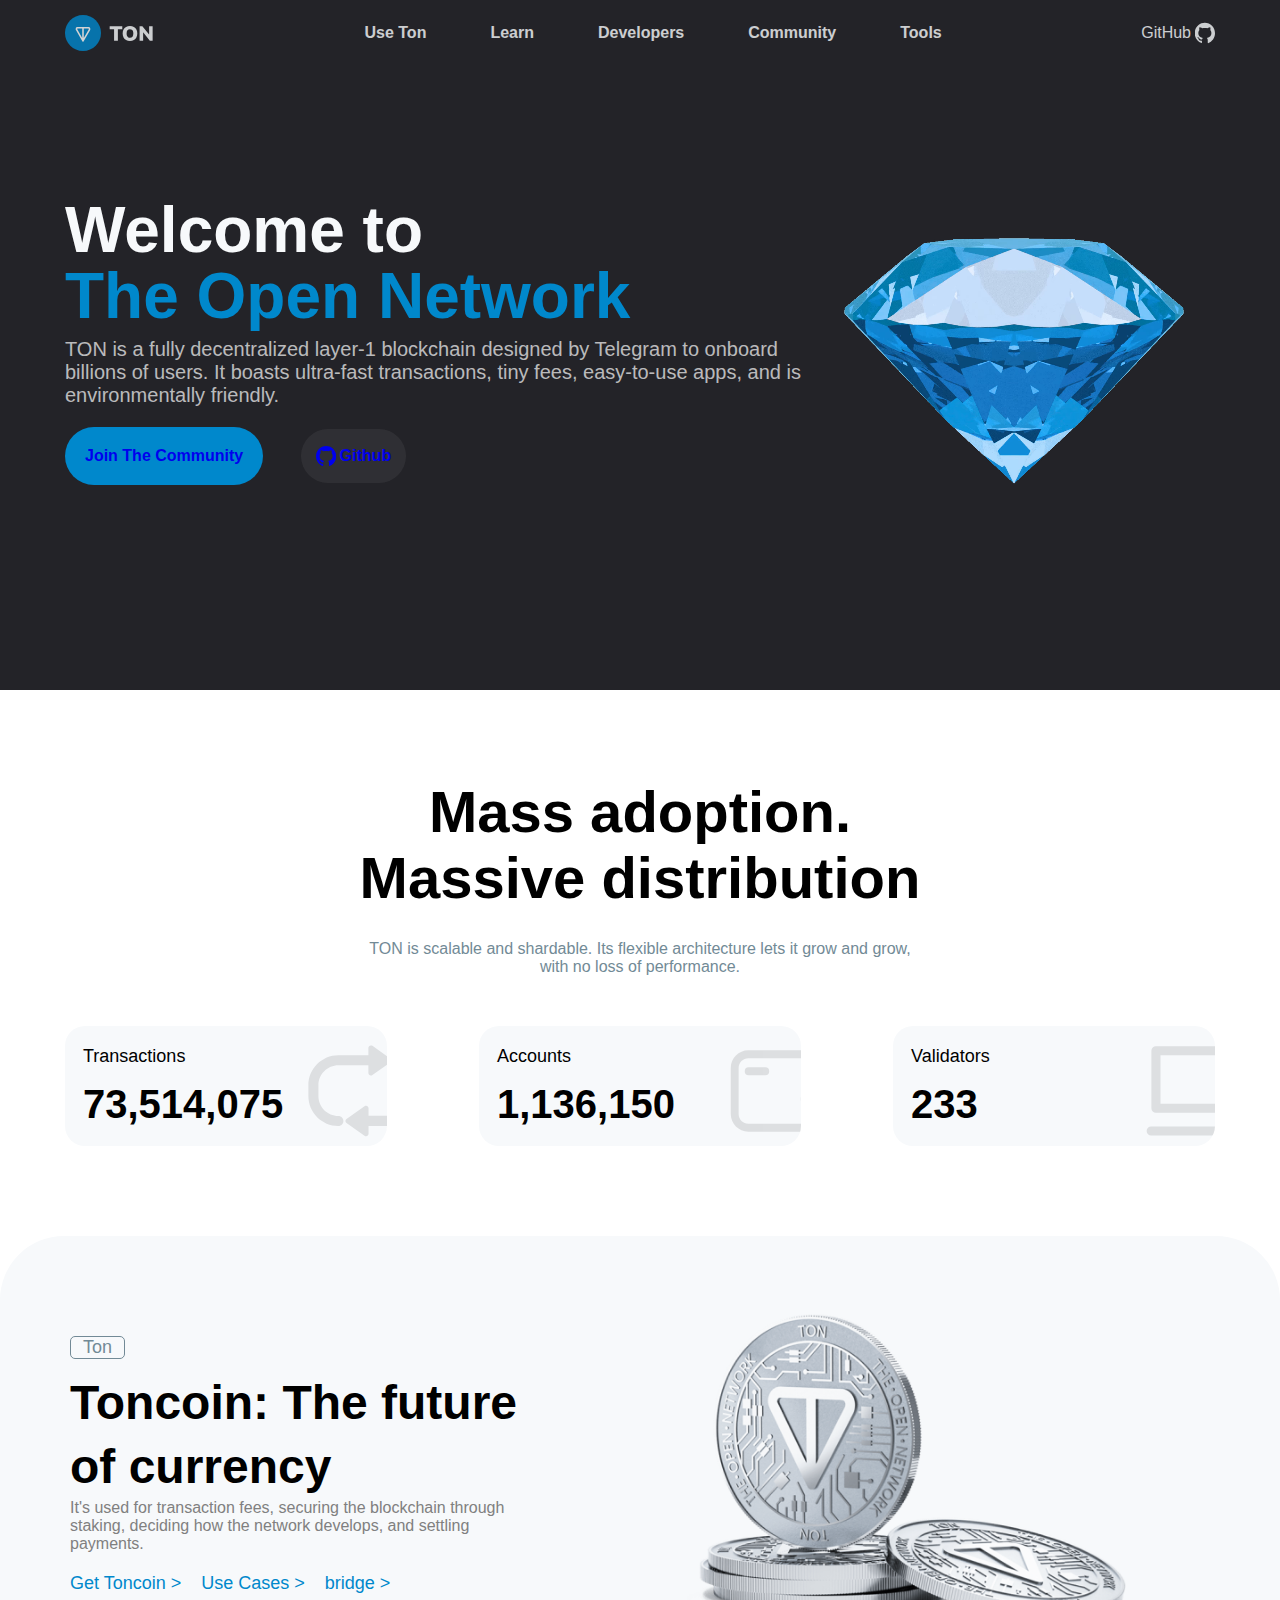
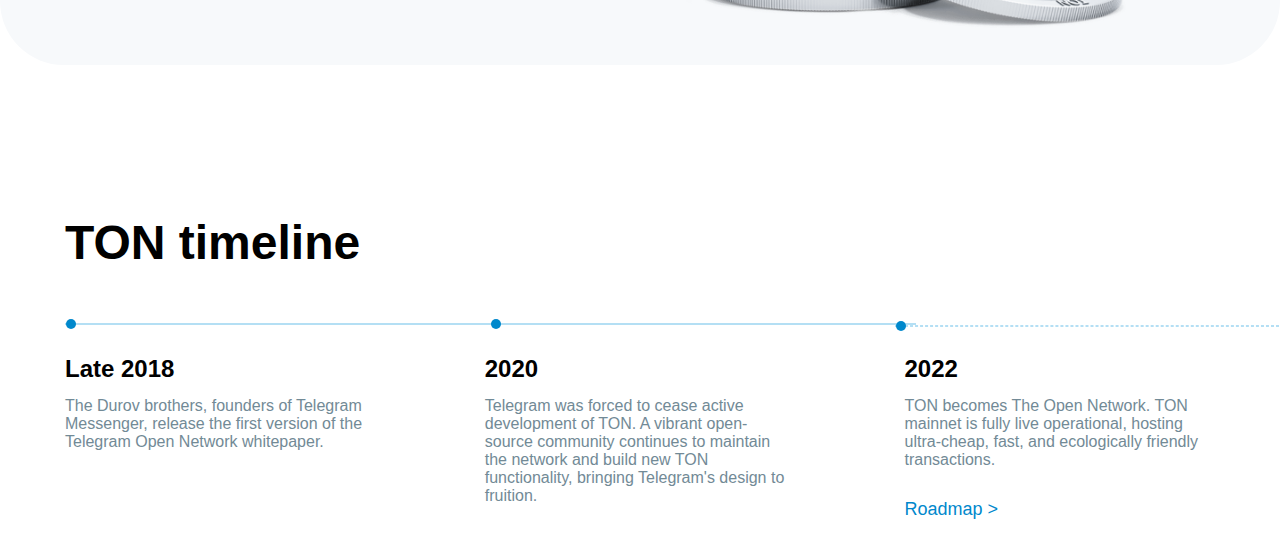
==== commit 4445682b: "3th edit" ====
--- a/index.html
+++ b/index.html
@@ -188,15 +188,21 @@
         <div>
             <h1>TON timeline</h1>
         </div>
-        <div class="line">
-            <div class="circle1">
-
-            </div>
-            <div class="circle2">
-                
-            </div>
+        <div class="lines">
+            <div class="line1">
+                <div class="circle1">
+
+                </div>
+            </div>
+            <div class="line2">
+                <div class="circle2">
+
+                </div>
+            </div>
+        </div>
+        <div class="line3">
             <div class="circle3">
-                
+
             </div>
         </div>
         <div class="dates">
@@ -231,24 +237,6 @@
                 </a>
             </div>
         </div>
-
-
-
-
-
-
-
-
-
-
-
-
-
-
-
-
-
-
     </section>
 
 
--- a/style.css
+++ b/style.css
@@ -27,23 +27,21 @@
 .section-nav {
     background-color: var(--color-background);
     width: 100%;
-    max-width: 1150px;
-    margin: auto;
-    position: relative;
+    margin: auto;
+    position: fixed;
+    opacity: 0.8;
+    z-index: 10;
 }
 
 .navigator {
-    position: fixed;
     display: flex;
     justify-content: space-between;
     align-items: center;
     background-color: var(--color-background);
     padding: 1% 0;
-    opacity: 0.8;
     width: 100%;
     margin: auto;
     max-width: 1150px;
-    z-index: 10;
 }
 
 .logo,
@@ -117,6 +115,7 @@
 }
 
 .paragragh1 {
+    padding-bottom: 20px;
     color: var(--color-text);
     font-size: 20px;
     text-justify: center;
@@ -241,10 +240,12 @@
 .trans,
 .Accounts,
 .validators {
+    position: relative;
     padding: 18px;
     background-color: var(--color-nav-button);
     width: 28%;
     border-radius: 20px;
+    overflow: hidden;
 }
 
 .img-trans,
@@ -252,8 +253,8 @@
 .img-validators {
     opacity: 0.1;
     position: absolute;
-    transform: translate(175%, -80%);
-    overflow: hidden;
+    transform: translate(180%, -80%);
+
 }
 
 .section2-background {
@@ -327,16 +328,18 @@
     line-height: 64px;
 }
 
-.section3{
+.section3 {
     margin: auto;
     max-width: max-content;
     width: 100%;
     max-width: 1150px;
     padding-top: 36px;
 }
-.section3 h1, p{
-    padding: 0;
-    margin:0;
+
+.section3 h1,
+p {
+    padding: 0;
+    margin: 0;
 }
 
 .section3 h1 {
@@ -348,34 +351,68 @@
     line-height: 64px;
 }
 
-.line{
-    display: flex;
-    align-items: center;
-    justify-content:space-between ;
-    border:1px solid rgb(180, 223, 244);
+.lines {
+    position: relative;
+}
+
+.line1 {
+    position: absolute;
+    display: flex;
+    align-items: center;
+    border: 1px solid rgb(180, 223, 244);
     height: 1px;
-
-}
-.circle1{
+    width: 40%;
+
+
+}
+
+
+.circle1 {
     background-color: #08c;
     border-radius: 50%;
     width: 10px;
     height: 10px;
-}
-.circle2{
-    position:absolute;
-    transform: translate(500px,0);
-    background-color:#08c;
-    border-radius: 50%;
-    width: 10px;
-    height: 10px;
-}
-
-.circle3{
+    z-index: 31;
+}
+
+.line2 {
+    position: relative;
+    display: flex;
+    align-items: center;
+    border: 1px solid rgb(180, 223, 244);
+    height: 1px;
+    width: 74%;
+    z-index: 2;
+
+}
+
+.circle2 {
+    position: absolute;
     background-color: #08c;
     border-radius: 50%;
     width: 10px;
     height: 10px;
+    left: 50%;
+}
+
+.line3 {
+    position: absolute;
+    display: flex;
+    align-items: center;
+    border: 1px dashed rgb(180, 223, 244);
+    height: 1px;
+    width: 30%;
+    right: 1px;
+    z-index: 40;
+}
+
+.circle3 {
+    position: absolute;
+    background-color: #08c;
+    border-radius: 50%;
+    width: 10px;
+    height: 10px;
+    z-index: 40;
 }
 
 .section3 p {
@@ -387,30 +424,33 @@
     color: #728a96;
 }
 
-.dates{
+.dates {
     display: flex;
     justify-content: space-between;
     padding-top: 16px;
     width: 100%;
-   
-}
-
-.dates div{
+
+}
+
+.dates div {
     width: 27%;
 }
-.late2018, .year2020, .year2022{
-font-size: 24px;
-font-weight: 600px;
-line-height: 16px;
-}
-
-.dates a{
+
+.late2018,
+.year2020,
+.year2022 {
+    font-size: 24px;
+    font-weight: 600px;
+    line-height: 16px;
+}
+
+.dates a {
     color: var(--color-network);
     font-size: 18px;
     padding-right: 15px;
 }
 
-.dates a:visited{
+.dates a:visited {
     color: #08c;
 }
 
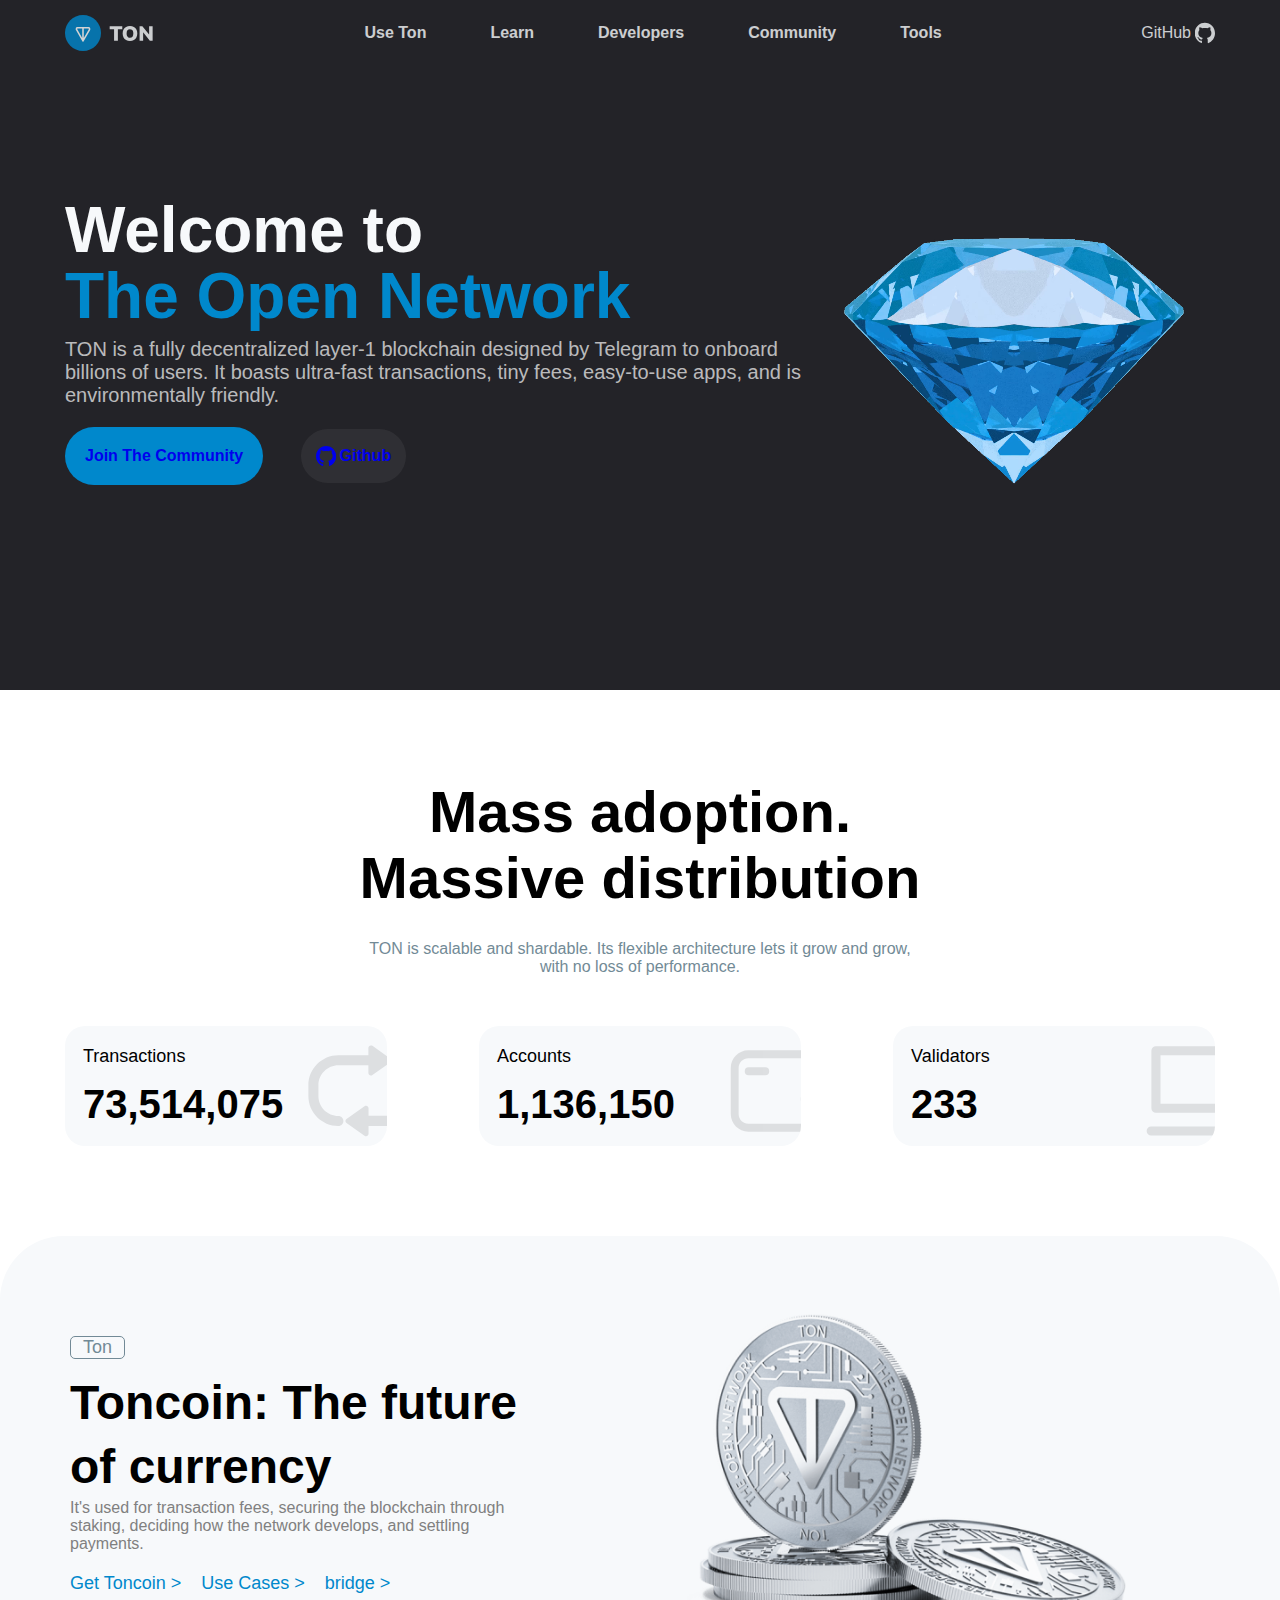
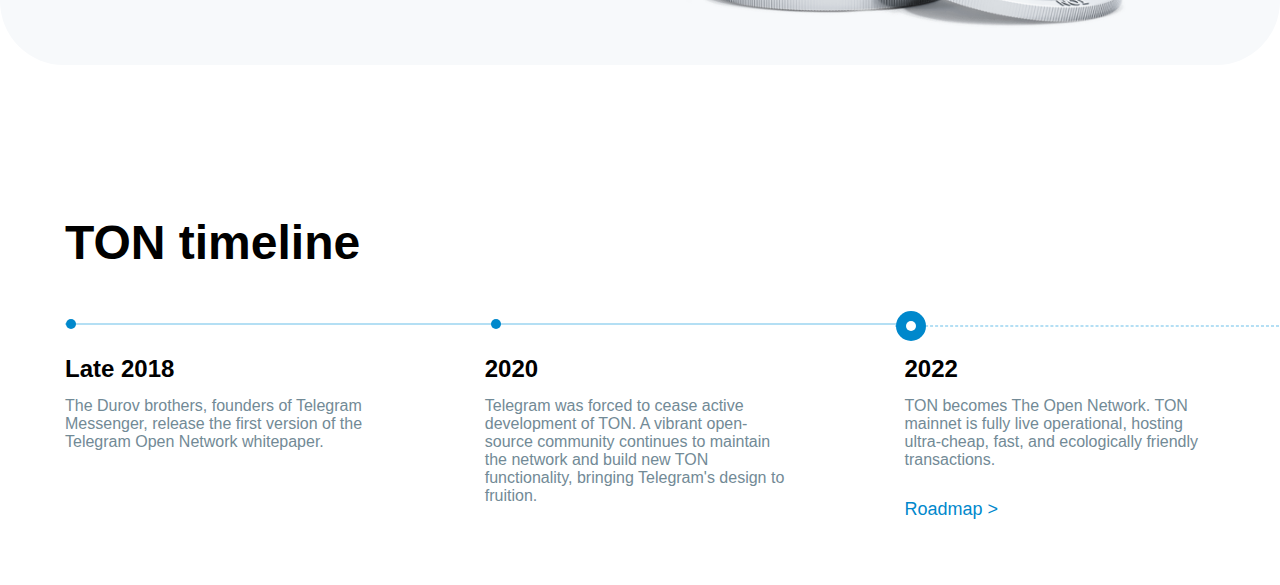
==== commit 2f5d8783: "no cooment!" ====
--- a/index.html
+++ b/index.html
@@ -202,7 +202,9 @@
         </div>
         <div class="line3">
             <div class="circle3">
-
+                <div class="circle4">
+
+                </div>
             </div>
         </div>
         <div class="dates">
--- a/style.css
+++ b/style.css
@@ -334,6 +334,7 @@
     width: 100%;
     max-width: 1150px;
     padding-top: 36px;
+    margin-bottom: 50px;
 }
 
 .section3 h1,
@@ -410,11 +411,21 @@
     position: absolute;
     background-color: #08c;
     border-radius: 50%;
+    width: 30px;
+    height: 30px;
+    z-index: 40;
+}
+
+.circle4{
+    position: absolute;
+    background-color: white;
+    border-radius: 50%;
     width: 10px;
     height: 10px;
-    z-index: 40;
-}
-
+    right: 10px;
+    bottom: 10px;
+
+}
 .section3 p {
     display: flex;
     justify-content: center;
